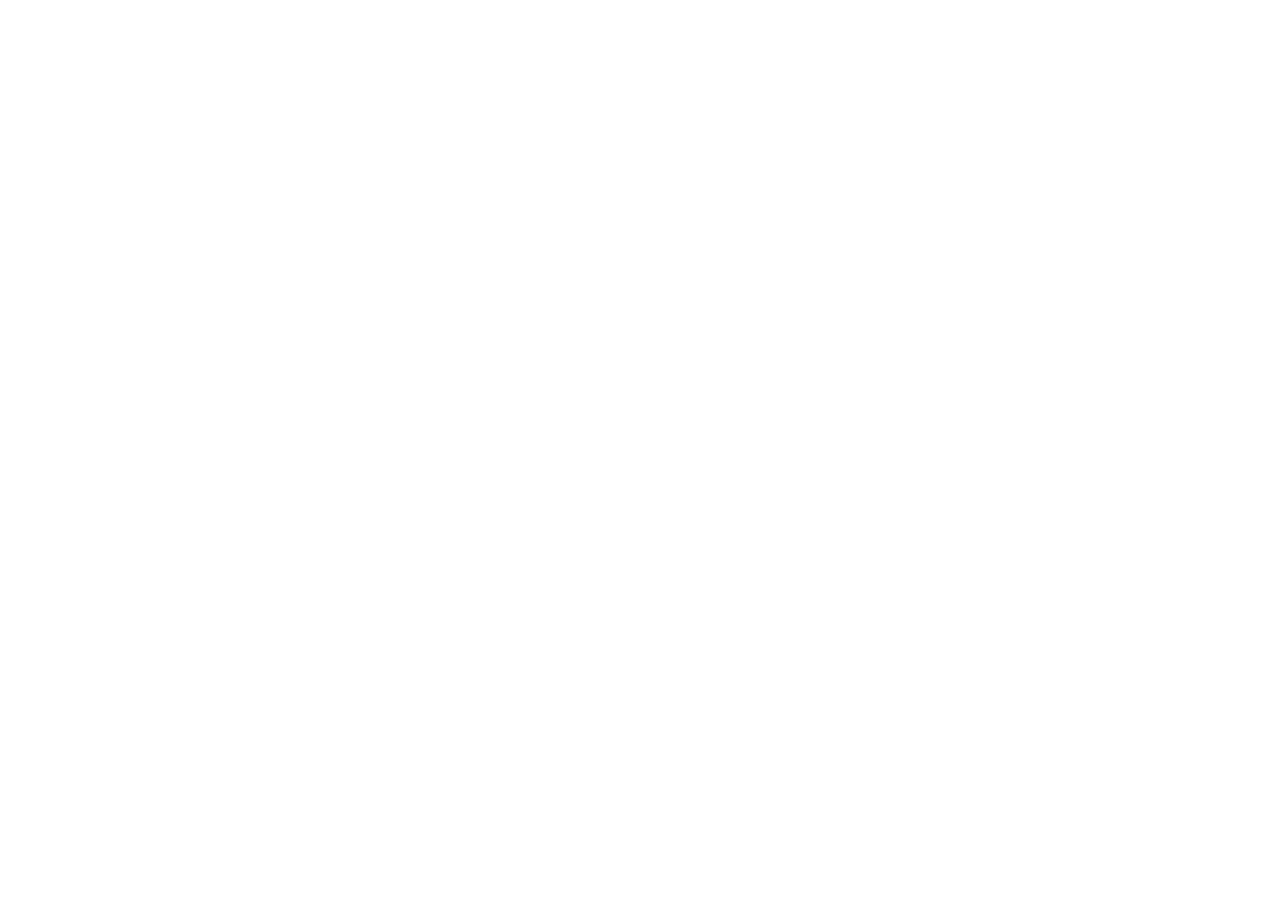
==== index.html @ bdbcc6e8 "funcionalidades de SEO e estrutura base completa" ====
<!doctype html>
<html lang="pt-br">
  <head>
    <meta charset="UTF-8" />
    <meta name="viewport" content="width=device-width, initial-scale=1.0" />
    <meta
      name="description"
      content="Portal de noticias com as noticias fresquinhas de Guanambi"
    />
    <meta name="author" content="Gabriel Montalvão Santos" />

    <!-- OG META TAGS https://ogp.me/-->
    <meta
      name="og:title"
      content="Portal Notícia de Guanambi — Últimas notícias de Guanambi e região"
    />

    <meta
      name="og:description"
      content="Portal de noticias com as noticias fresquinhas de Guanambi"
    />

    <meta name="og:type" content="website" />
    <meta name="og:url" content="" />
    <meta name="og:image" content="" />

    <title>
      Portal Notícia de Guanambi — Últimas notícias de Guanambi e região
    </title>
  </head>
  <body></body>
</html>
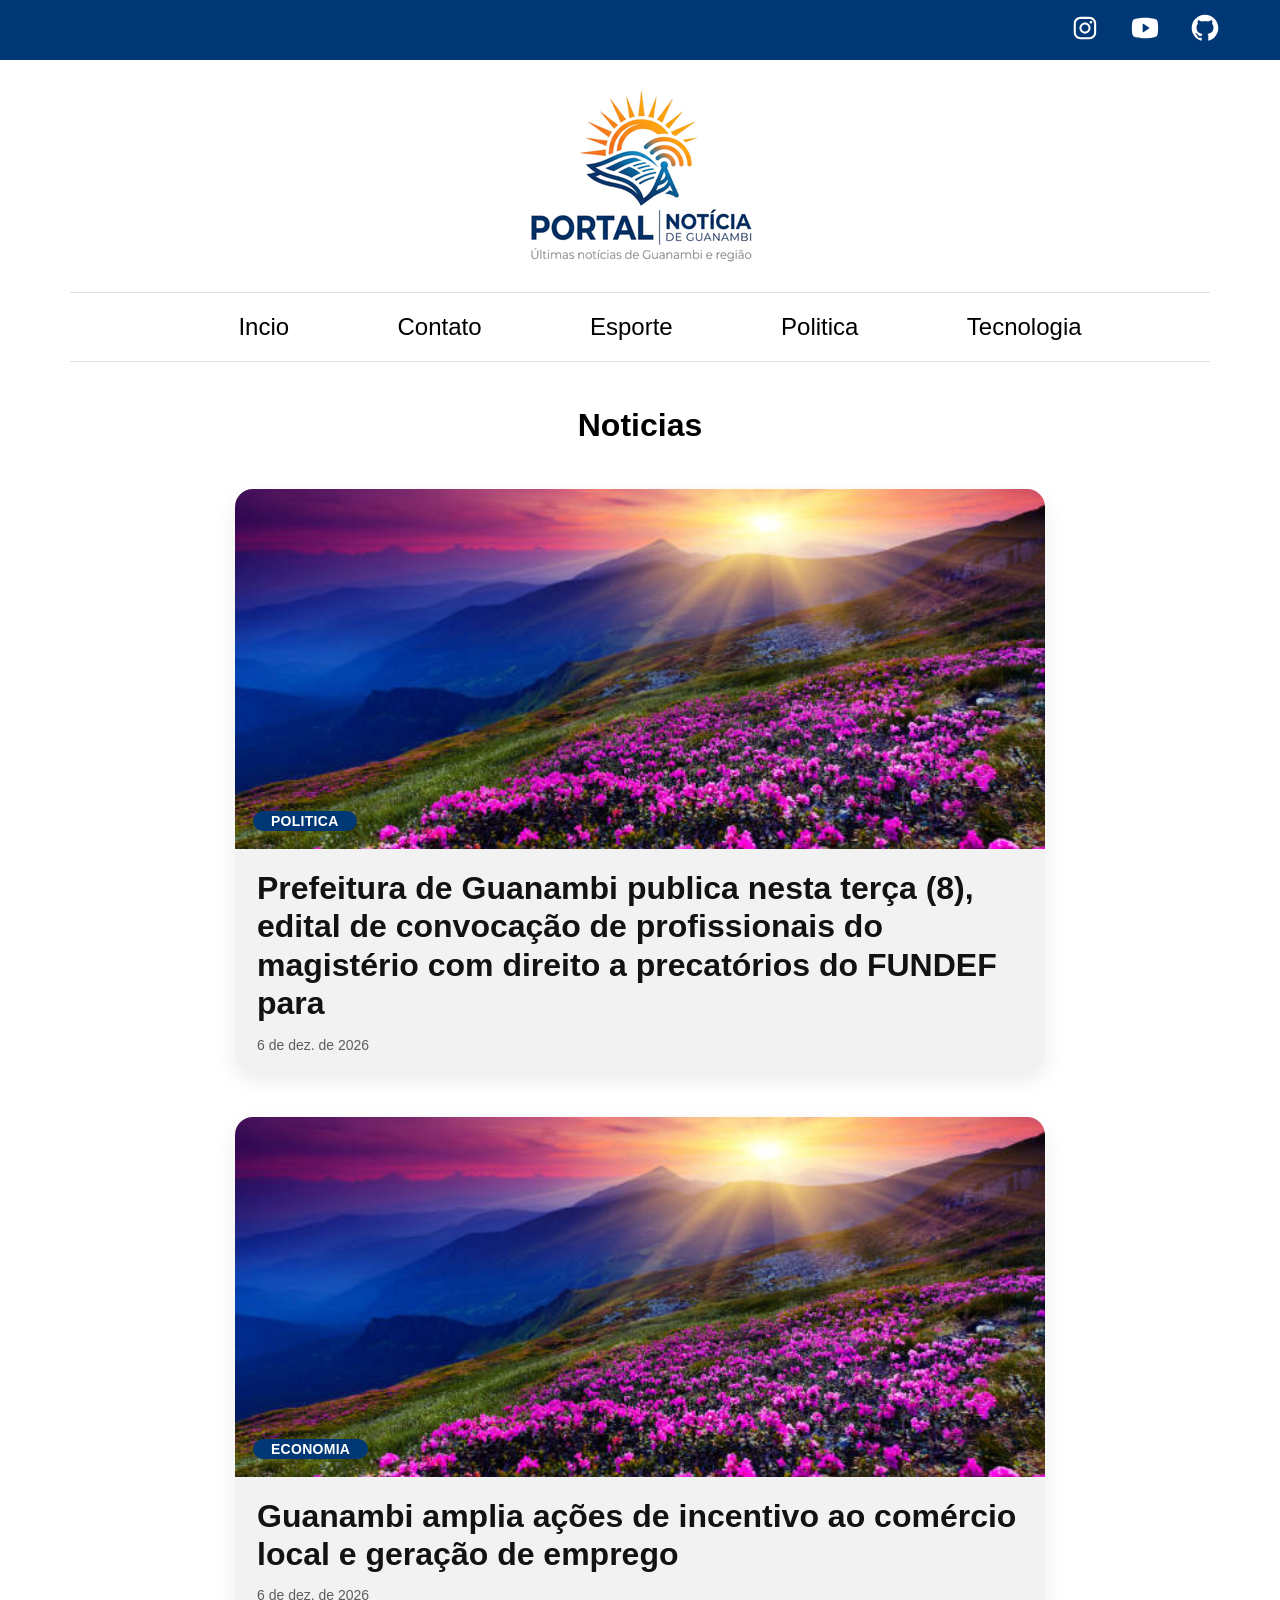
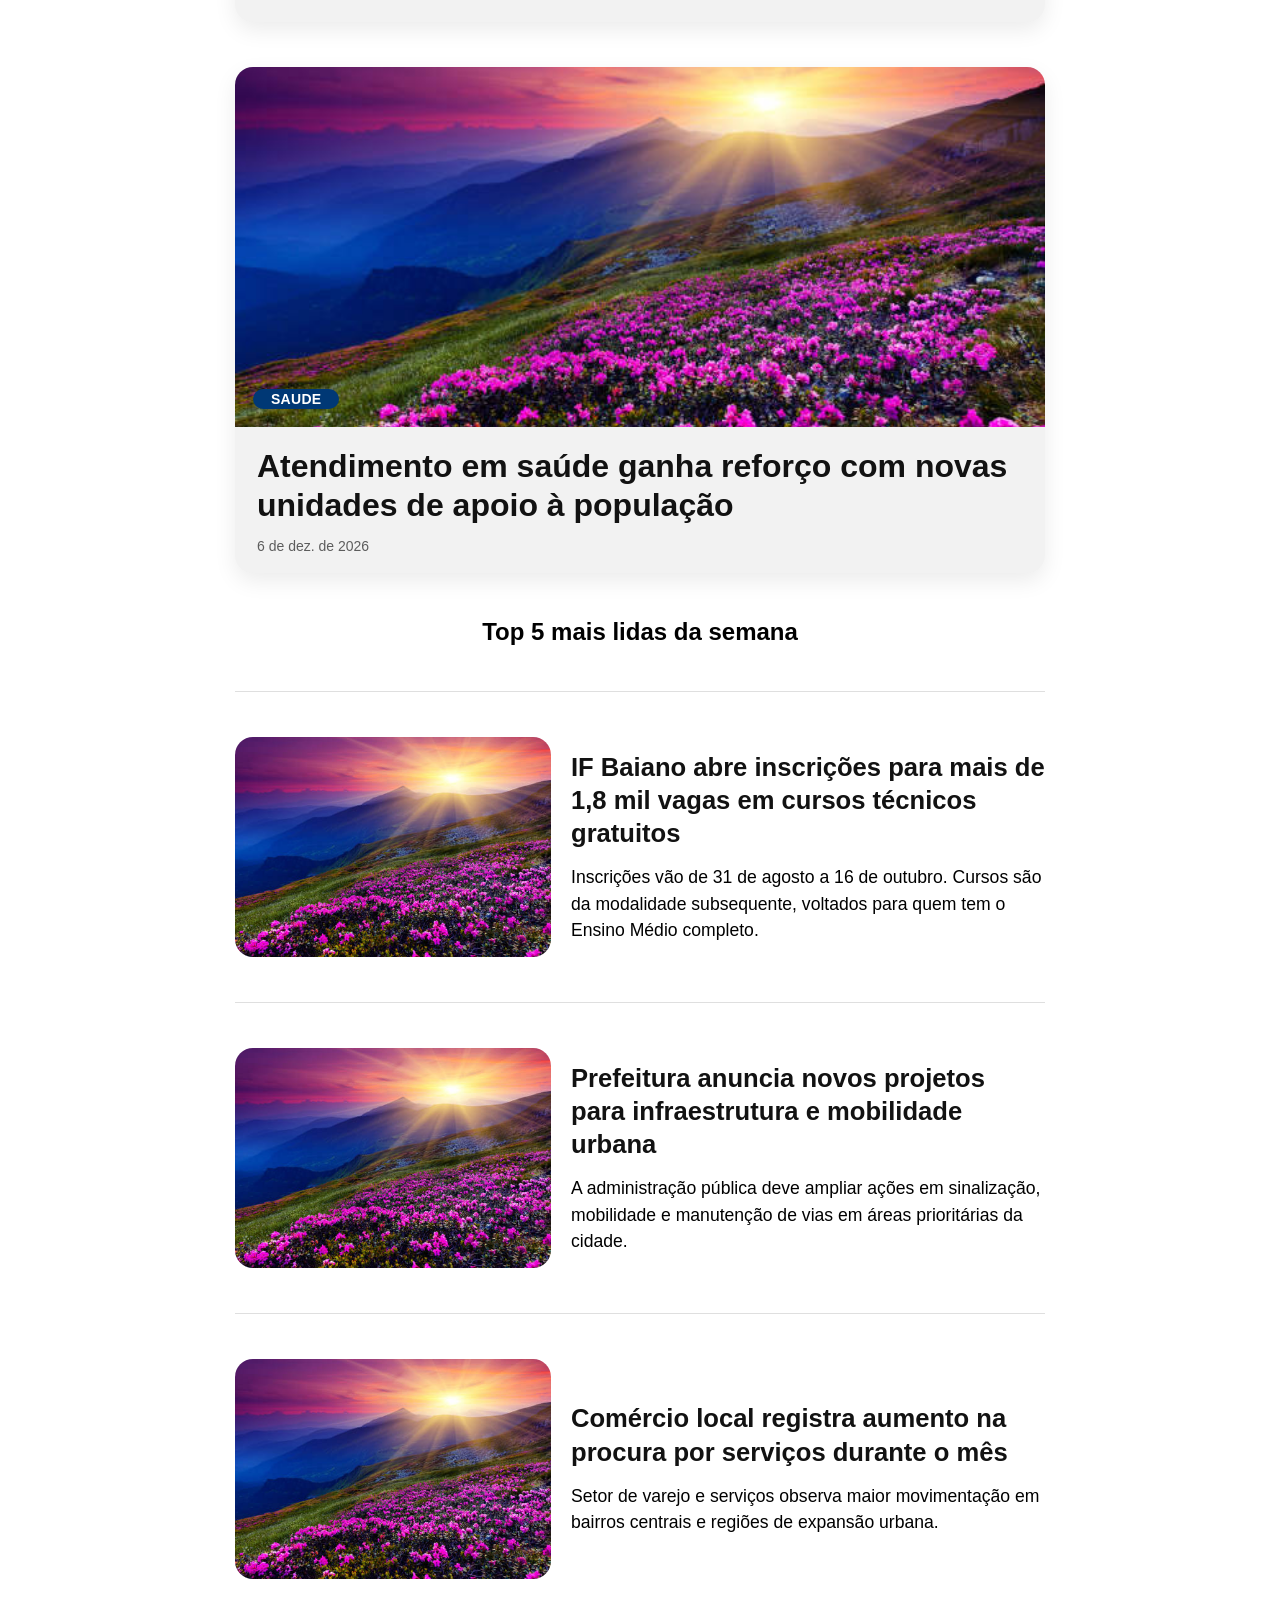
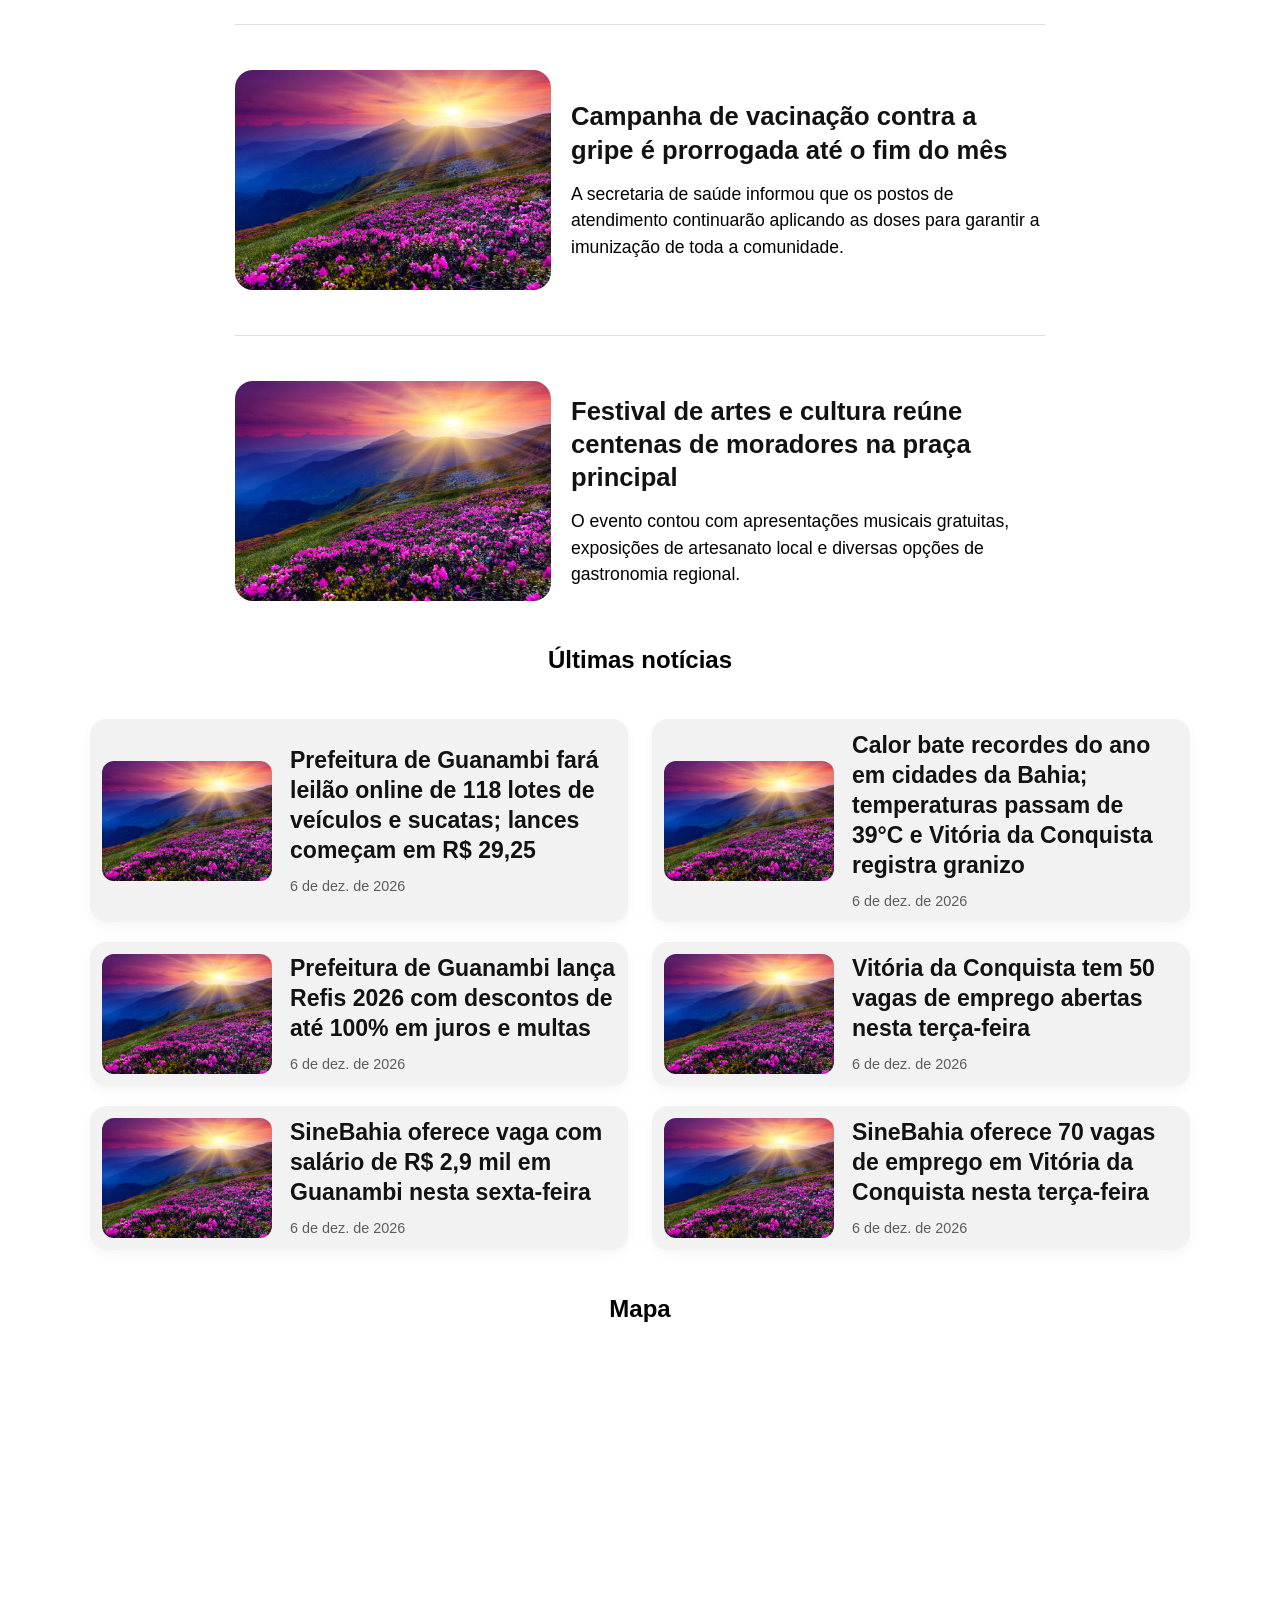
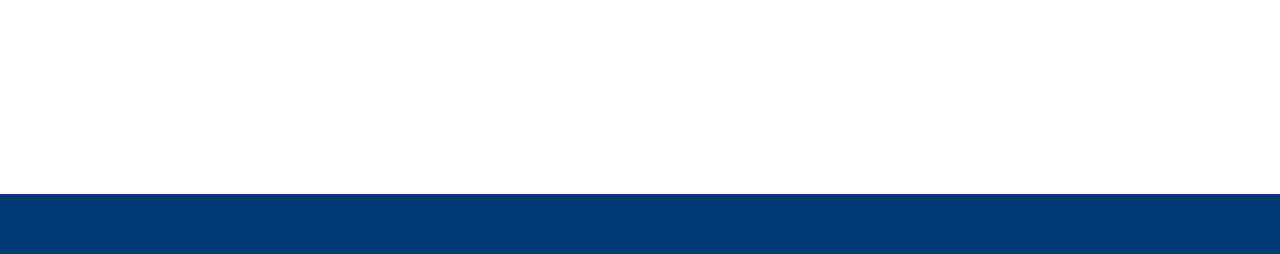
==== commit 643c6525: "muita coisa quase tudo" ====
--- a/index.html
+++ b/index.html
@@ -22,11 +22,101 @@
 
     <meta name="og:type" content="website" />
     <meta name="og:url" content="" />
-    <meta name="og:image" content="" />
+    <meta name="og:image" content="/src/img/logo.png" />
 
+    <!-- LINKS -->
+    <link rel="stylesheet" href="/src/css/index.css" />
+    <link rel="shortcut icon" href="/src/img/favicon.ico" type="image/x-icon" />
     <title>
       Portal Notícia de Guanambi — Últimas notícias de Guanambi e região
     </title>
   </head>
-  <body></body>
+  <body>
+    <div class="container">
+      <div class="socials">
+        <ul>
+          <li>
+            <a
+              href="https://www.instagram.com/ms7biel/"
+              target="_blank"
+              rel="noopener noreferrer"
+              ><img
+                class="icons"
+                loading="lazy"
+                src="/src/img/instagram.svg"
+                alt="Instagram Logo"
+            /></a>
+          </li>
+          <li>
+            <a
+              href="https://youtu.be/dQw4w9WgXcQ?si=PCIw6rgfkt1FoouV"
+              target="_blank"
+              rel="noopener noreferrer"
+              ><img
+                class="icons"
+                loading="lazy"
+                src="/src/img/youtube.svg"
+                alt="YouTube Logo"
+            /></a>
+          </li>
+          <li>
+            <a
+              href="https://github.com/msantos7gabriel"
+              target="_blank"
+              rel="noopener noreferrer"
+              ><img
+                class="icons"
+                loading="lazy"
+                src="/src/img/github.svg"
+                alt=""
+            /></a>
+          </li>
+        </ul>
+      </div>
+      <header>
+        <div class="header-logo">
+          <img
+            loading="lazy"
+            src="/src/img/logo.png"
+            alt="Logo do site"
+          />
+        </div>
+        <nav>
+          <ul>
+            <li><a class="nav_bar_links" href="#">Incio</a></li>
+            <li><a class="nav_bar_links" href="#">Contato</a></li>
+            <li><a class="nav_bar_links" href="#">Esporte</a></li>
+            <li><a class="nav_bar_links" href="#politica">Politica</a></li>
+            <li><a class="nav_bar_links" href="#">Tecnologia</a></li>
+          </ul>
+        </nav>
+      </header>
+      <main class="noticias"></main>
+      <div class="mapa">
+        <h2>Mapa</h2>
+        <div style="width: 100%">
+          <iframe
+            title="Mapa da Nossa Cidade"
+            loading="lazy"
+            width="100%"
+            height="400"
+            frameborder="0"
+            scrolling="no"
+            marginheight="0"
+            marginwidth="0"
+            style="border: 0"
+            allowfullscreen
+            src="https://www.google.com/maps/embed/v1/place?key=AIzaSyBVizdQeh3udy11xDc5Ao2YStR2gLc-rfc&amp;q=Guanambi&amp;maptype=roadmap&amp;zoom=13"
+            ><a href="https://www.maps.ie/world-time-zone-map/"
+              >time zone</a
+            ></iframe
+          >
+        </div>
+      </div>
+      <footer></footer>
+    </div>
+
+    <script src="/src/js/noticias.js"></script>
+    <script src="/src/js/events.js"></script>
+  </body>
 </html>
--- a/src/css/index.css
+++ b/src/css/index.css
@@ -0,0 +1,269 @@
+@import url(globals.css);
+@import url(variables.css);
+
+/* Container  */
+.container {
+  font-family: var(--fonte-familia);
+  min-width: 100%;
+}
+
+/* Socials */
+.socials {
+  min-width: 100vw;
+  min-height: 60px;
+  background-color: var(--cor-primaria);
+  display: flex;
+  align-items: center;
+  justify-content: flex-end;
+}
+
+.socials ul {
+  display: flex;
+  flex-direction: row;
+  justify-content: space-around;
+  min-width: 20vh;
+  padding: 0 5vh 0 0;
+}
+
+ul li {
+  list-style-type: none;
+}
+
+a {
+  display: inline-block;
+  text-decoration: none;
+}
+
+.icons {
+  height: 30px;
+  width: 30px;
+  filter: invert(100%) brightness(200%);
+  transition-duration: 0.5s;
+}
+
+.icons:hover {
+  opacity: 50%;
+  transition-duration: 0.1s;
+}
+
+/* Header  */
+header {
+  display: grid;
+  place-items: center;
+  margin: 0 10vh;
+  padding-bottom: 5vh;
+}
+
+header .header-logo {
+  padding: 2.5vh;
+}
+
+nav {
+  border-top: 1px solid var(--border-color);
+  border-bottom: 1px solid var(--border-color);
+  font-size: clamp(1.2rem, 2.5vw, 1.5rem);
+  min-width: 100%;
+  text-align: center;
+  padding: 20px;
+}
+
+nav ul {
+  display: flex;
+  flex-direction: row;
+  justify-content: space-evenly;
+}
+
+.nav_bar_links {
+  color: black;
+  transition:
+    color 0.1s ease-in-out,
+    transform 0.1s ease-in-out;
+}
+.nav_bar_links:hover {
+  color: var(--cor-primaria);
+  transform: scale(1.1);
+}
+
+/* Main */
+main {
+  display: grid;
+  place-items: center;
+  margin: 0 10vh 5vh;
+}
+
+main .titulo {
+  margin-bottom: 5vh;
+}
+
+/* Noticia Principal */
+.noticia_principal {
+  width: min(100%, 90vh);
+  background: #f2f2f2;
+  border-radius: 18px;
+  overflow: hidden;
+  box-shadow: 0 8px 22px rgba(0, 0, 0, 0.08);
+  margin-bottom: 5vh;
+}
+
+.imagem_noticia {
+  position: relative;
+  line-height: 0;
+  overflow: hidden;
+}
+
+.imagem_noticia img {
+  transition: transform 0.2s ease-in-out;
+  display: block;
+  width: 100%;
+  height: 40vh;
+  object-fit: cover;
+}
+
+.categoria {
+  position: absolute;
+  left: 18px;
+  bottom: 18px;
+  background: var(--cor-primaria);
+  color: #fff;
+  border-radius: 50px;
+  padding: 10px 18px;
+  font-size: var(--fonte-pequena);
+  font-weight: 600;
+  letter-spacing: 0.02em;
+  overflow-wrap: break-word;
+}
+
+.informacoes {
+  padding: 20px 22px 18px;
+}
+
+.informacoes h2 {
+  margin: 0;
+  font-size: clamp(var(--fonte-subtitulo), 2.5vw, var(--fonte-titulo));
+  line-height: 1.2;
+  font-weight: 700;
+  color: #121212;
+}
+
+.informacoes time {
+  display: inline-block;
+  margin-top: 14px;
+  color: var(--cor-cinza);
+  font-size: var(--fonte-pequena);
+}
+
+/* Noticia Secundaria */
+.noticia_secundaria {
+  display: grid;
+  grid-template-columns: minmax(220px, 1.2fr) minmax(0, 1.8fr);
+  gap: 20px;
+  width: min(100%, 90vh);
+  padding-top: 5vh;
+  padding-bottom: 5vh;
+  border-top: 1px solid var(--border-color);
+  align-items: center;
+}
+
+.noticia_secundaria .imagem_noticia {
+  width: 100%;
+  height: 220px;
+  border-radius: 18px;
+  overflow: hidden;
+}
+
+.noticia_secundaria .imagem_noticia img {
+  height: 100%;
+  width: 100%;
+  object-fit: cover;
+}
+
+.noticia_secundaria .informacoes {
+  padding: 0;
+}
+
+.noticia_secundaria .informacoes h2 {
+  margin: 0;
+  font-size: clamp(1.1rem, 2vw, 1.8rem);
+  line-height: 1.3;
+}
+
+.noticia_secundaria .informacoes p {
+  margin: 14px 0 0 0;
+  font-size: clamp(0.9rem, 1.4vw, 1.1rem);
+  line-height: 1.5;
+}
+
+.ultimas_noticias {
+  width: min(100%, 90vh);
+  margin-top: 5vh;
+}
+
+.ultimas_noticias_grid {
+  display: grid;
+  grid-template-columns: repeat(2, minmax(0, 1fr));
+  gap: 20px 24px;
+}
+
+.noticia_ultimas {
+  display: grid;
+  grid-template-columns: 170px minmax(0, 1fr);
+  gap: 18px;
+  align-items: center;
+  background: #f2f2f2;
+  border-radius: 16px;
+  padding: 12px;
+  box-shadow: 0 4px 12px rgba(0, 0, 0, 0.04);
+}
+
+.noticia_ultimas .imagem_noticia {
+  width: 100%;
+  height: 120px;
+  border-radius: 12px;
+  overflow: hidden;
+}
+
+.noticia_ultimas .imagem_noticia img {
+  width: 100%;
+  height: 100%;
+  object-fit: cover;
+}
+
+.noticia_ultimas .informacoes {
+  padding: 0;
+}
+
+.noticia_ultimas .informacoes h3 {
+  margin: 0;
+  font-size: clamp(1rem, 1.8vw, 1.6rem);
+  line-height: 1.3;
+  color: #121212;
+}
+
+.noticia_ultimas .informacoes time {
+  display: inline-block;
+  margin-top: 12px;
+  color: var(--cor-cinza);
+  font-size: 0.9rem;
+}
+
+/* Mapa */
+
+.mapa {
+  display: grid;
+  place-items: center;
+  margin: 0 10vh 5vh;
+}
+.mapa h2 {
+  padding-bottom: 2.5vh;
+}
+.mapa iframe {
+  border-radius: 12px;
+}
+/* Footer */
+
+footer {
+  min-width: 100vw;
+  min-height: 60px;
+  background-color: var(--cor-primaria);
+  display: flex;
+}
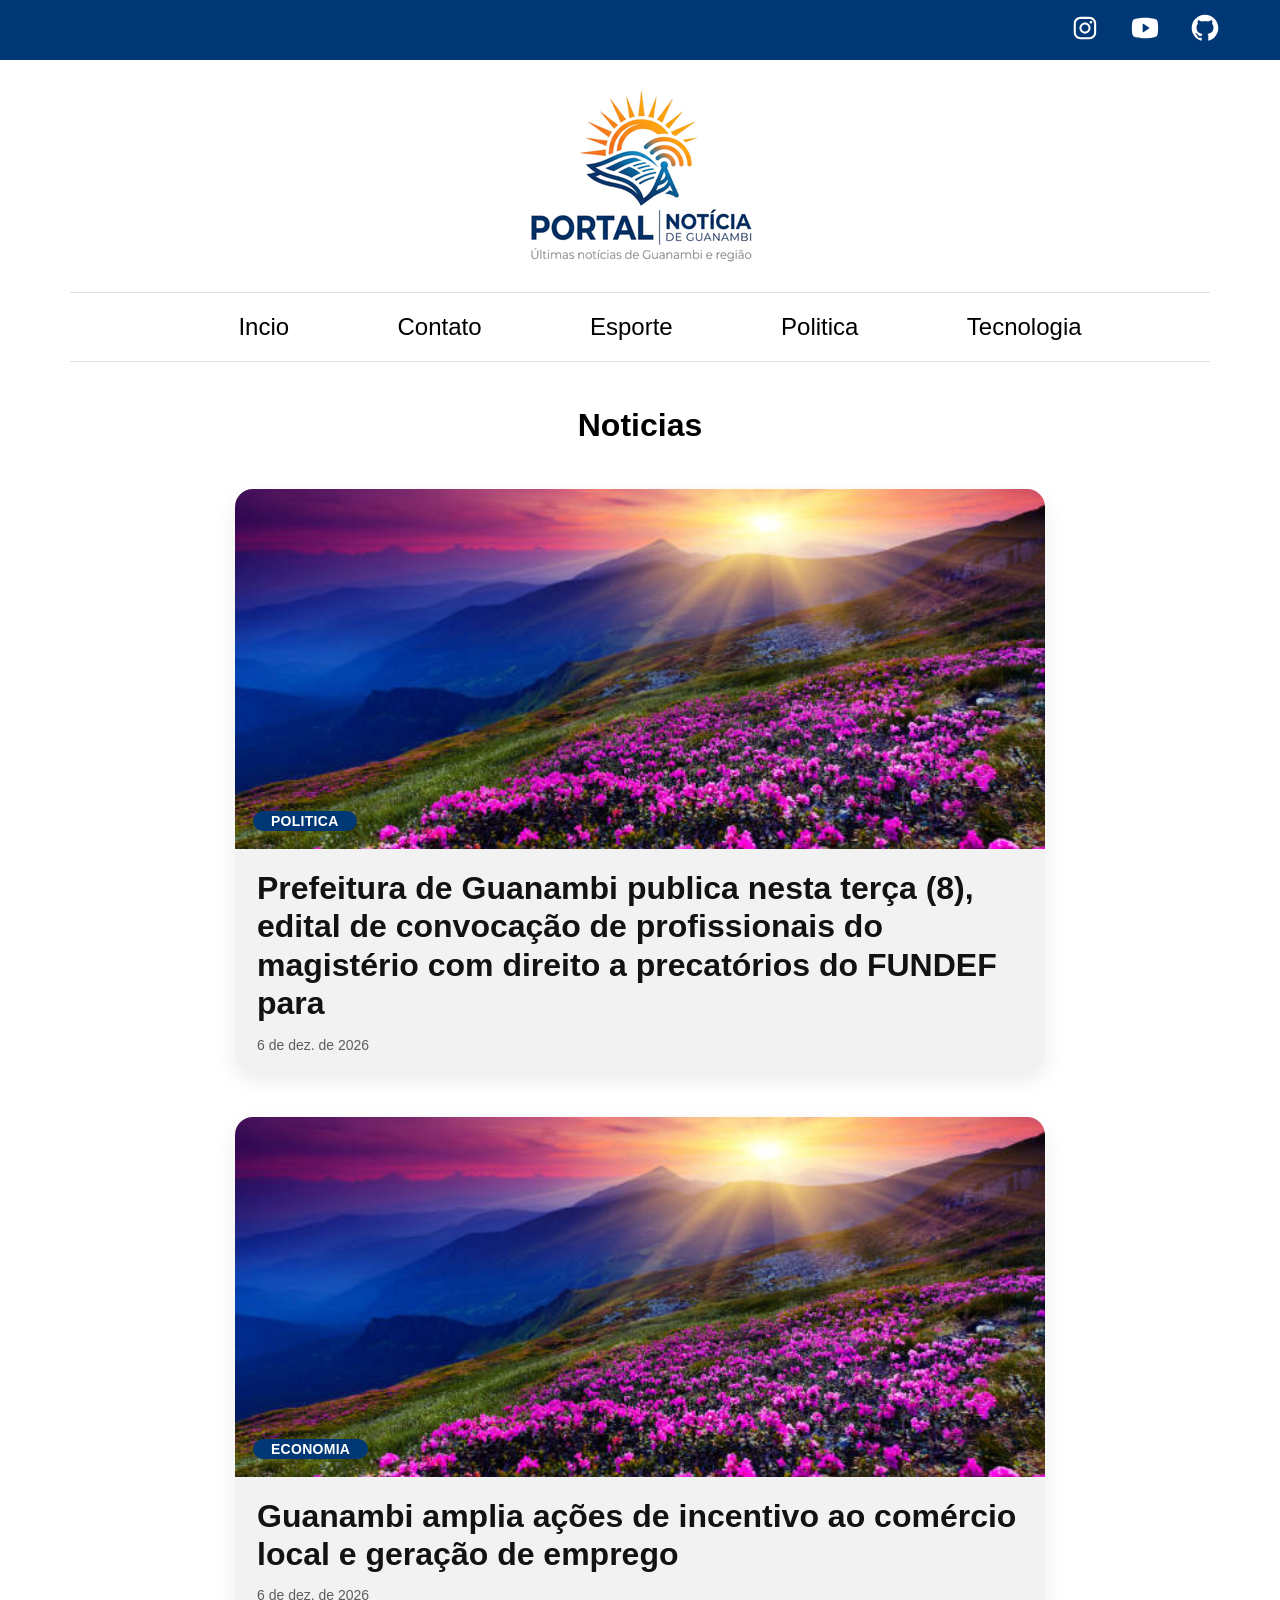
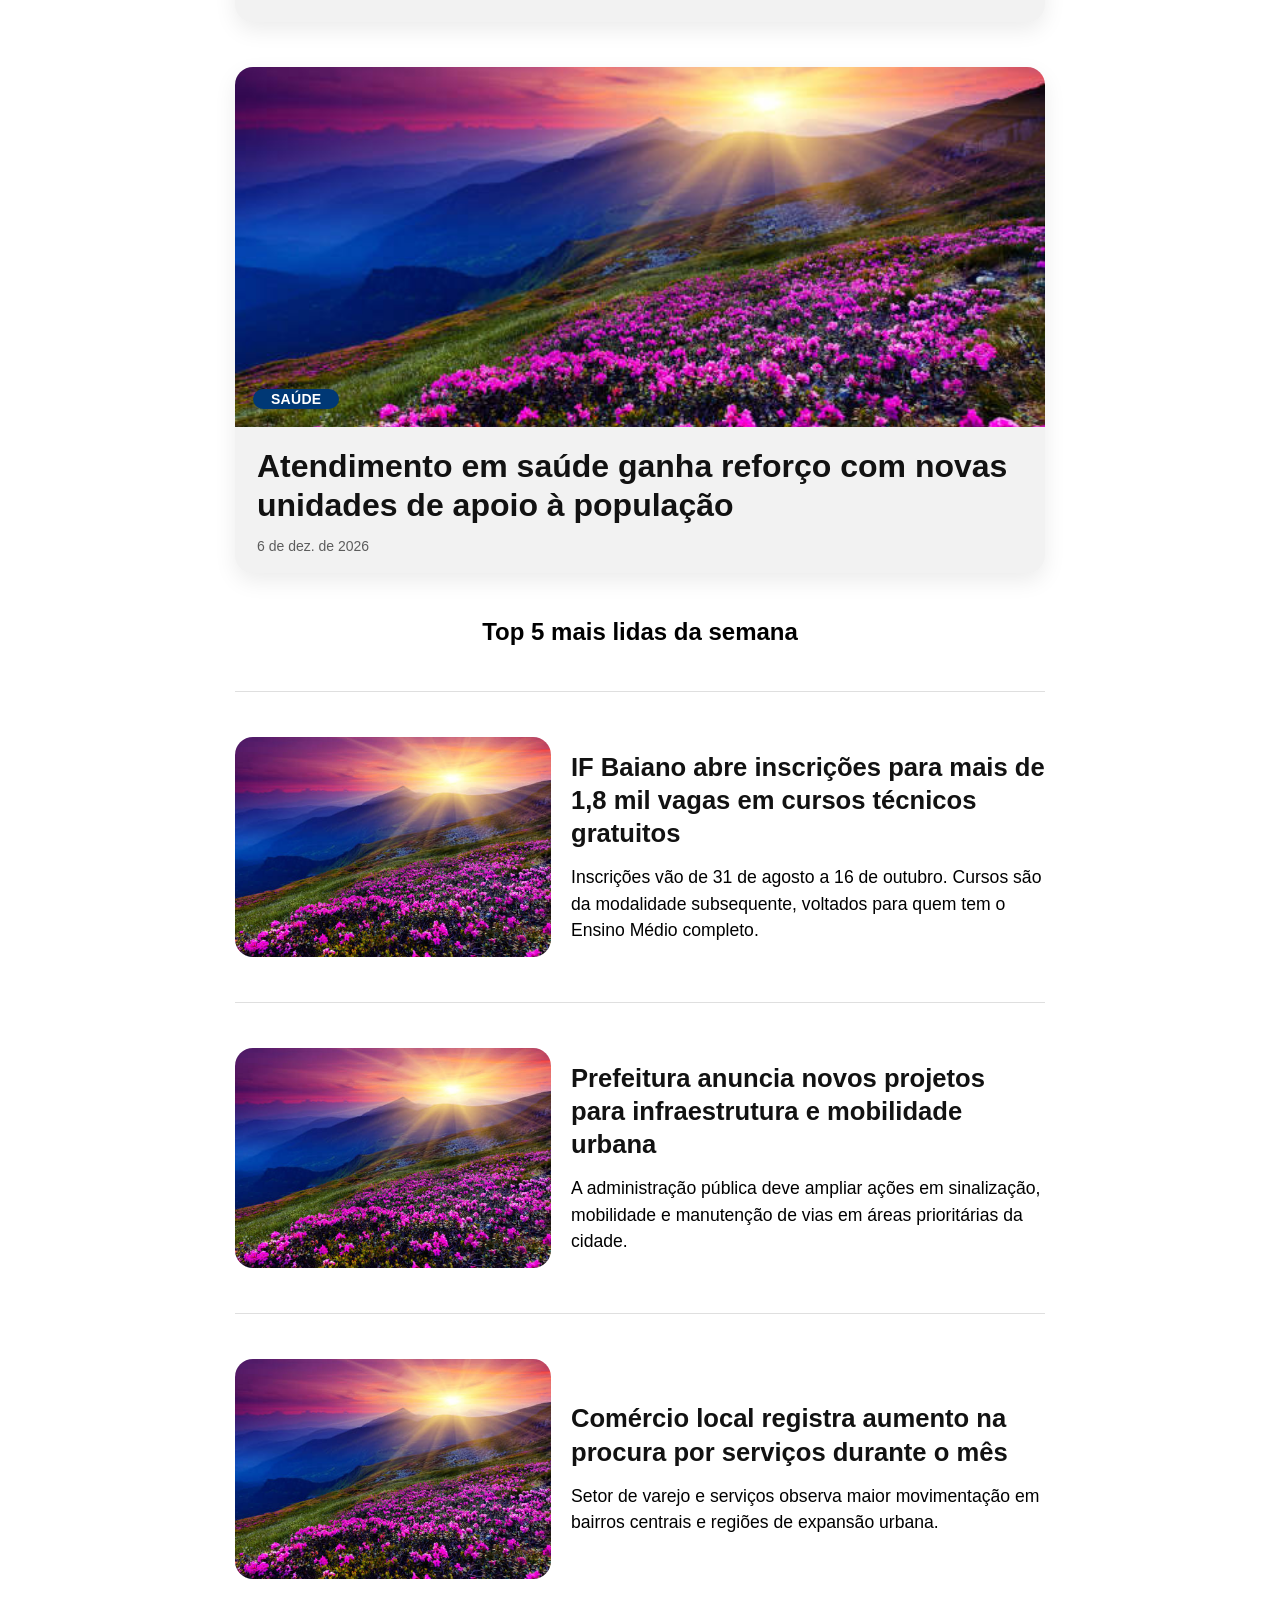
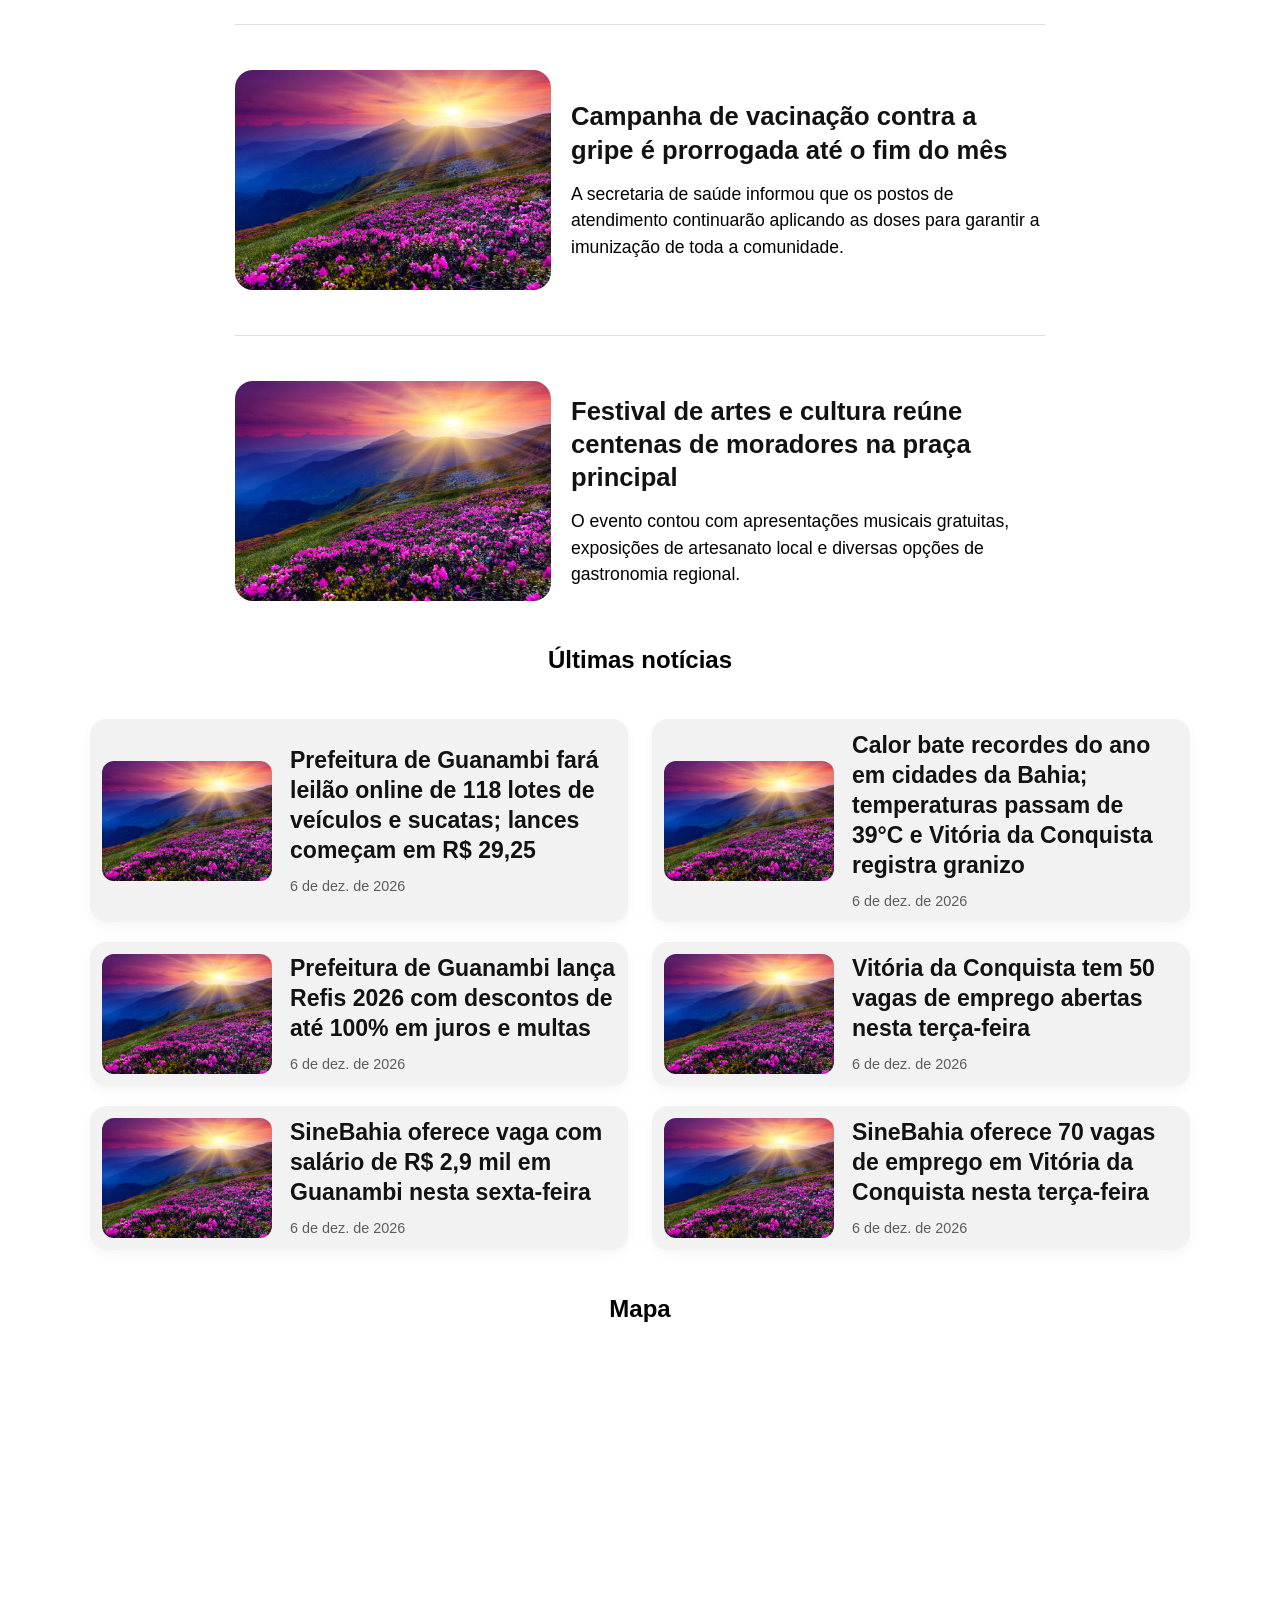
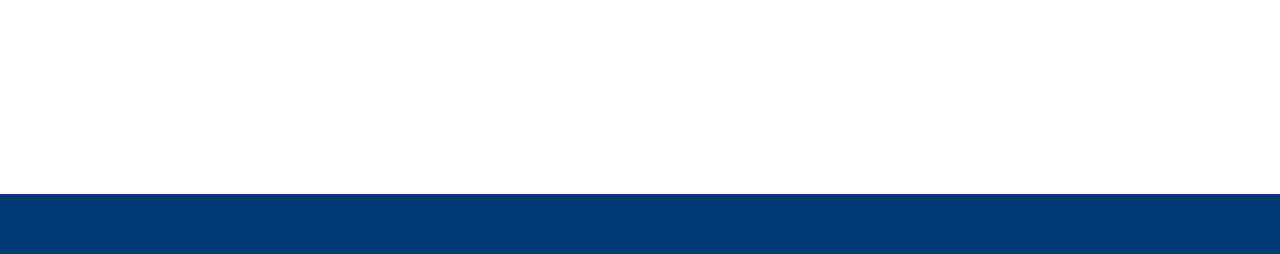
==== commit 55e1caa2: "teste" ====
--- a/index.html
+++ b/index.html
@@ -22,11 +22,11 @@
 
     <meta name="og:type" content="website" />
     <meta name="og:url" content="" />
-    <meta name="og:image" content="/src/img/logo.png" />
+    <meta name="og:image" content="./src/img/logo.png" />
 
     <!-- LINKS -->
-    <link rel="stylesheet" href="/src/css/index.css" />
-    <link rel="shortcut icon" href="/src/img/favicon.ico" type="image/x-icon" />
+    <link rel="stylesheet" href="./src/css/index.css" />
+    <link rel="shortcut icon" href="./src/img/favicon.ico" type="image/x-icon" />
     <title>
       Portal Notícia de Guanambi — Últimas notícias de Guanambi e região
     </title>
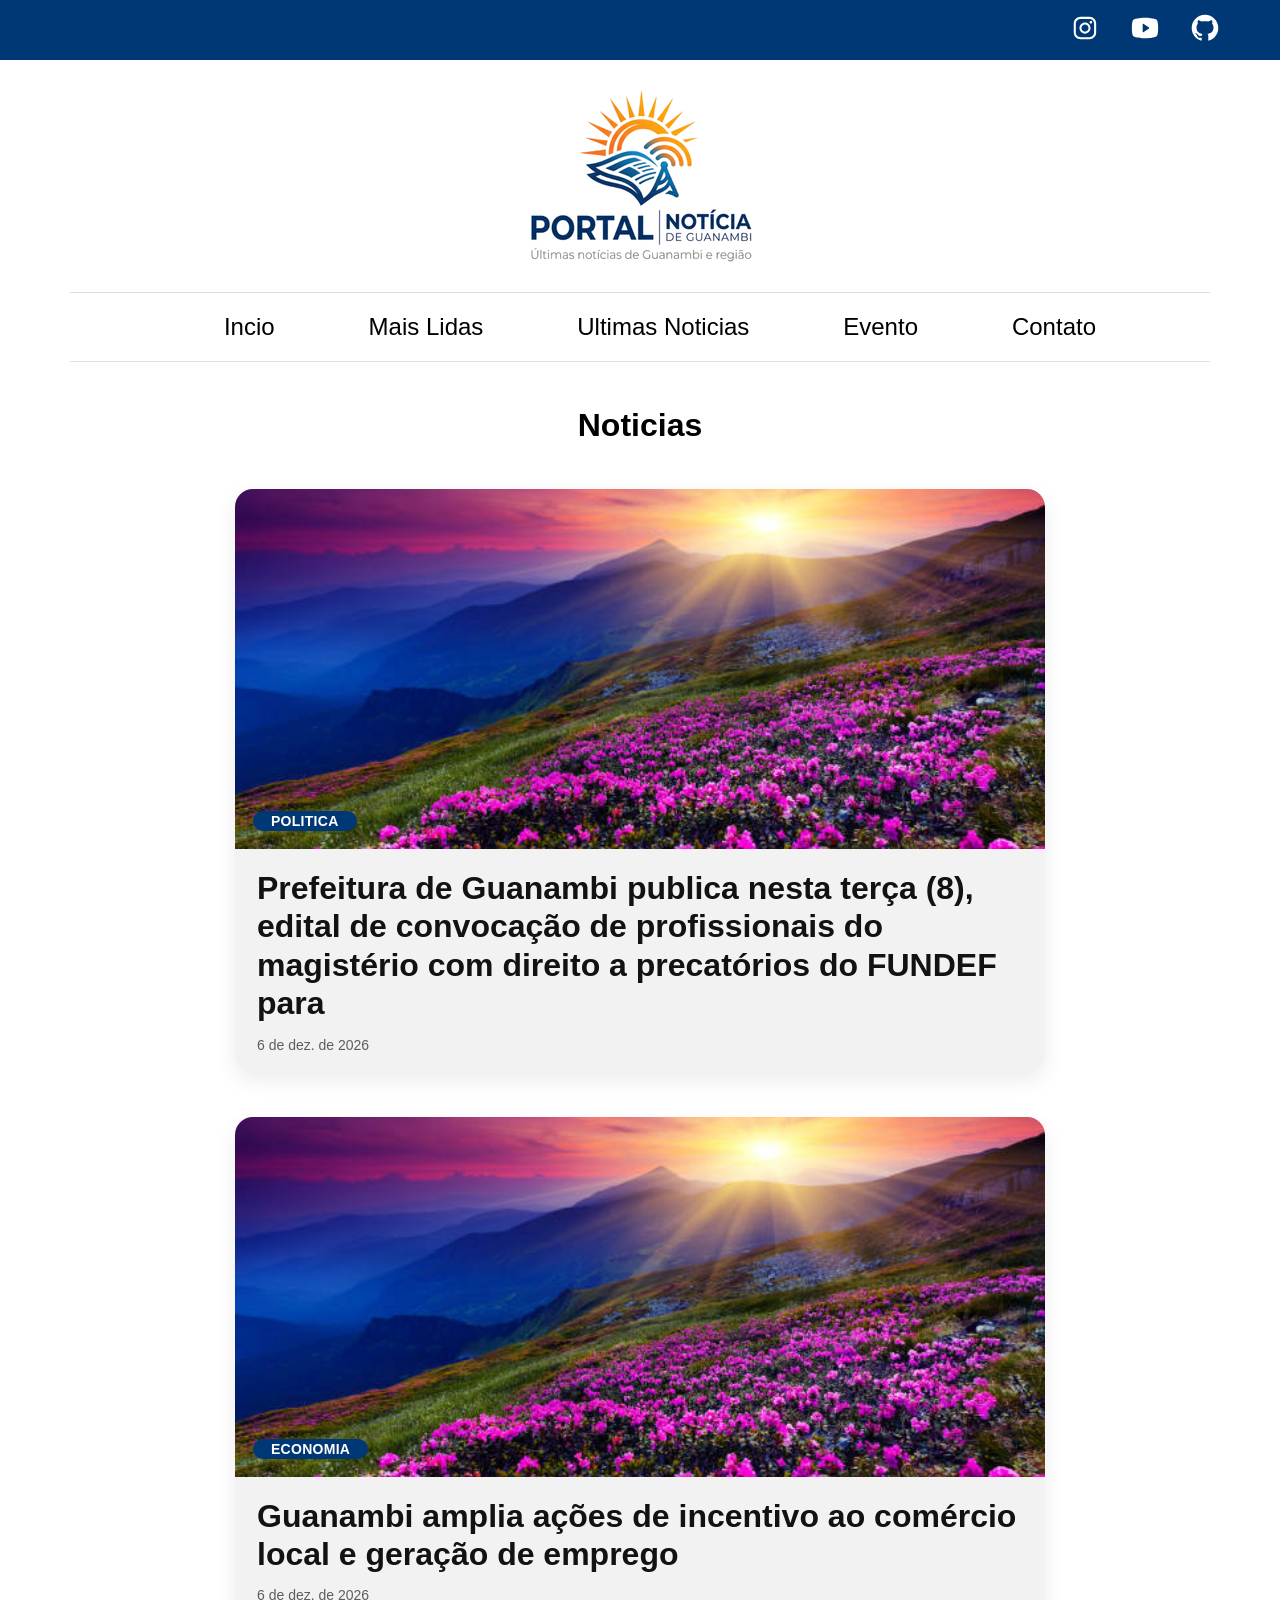
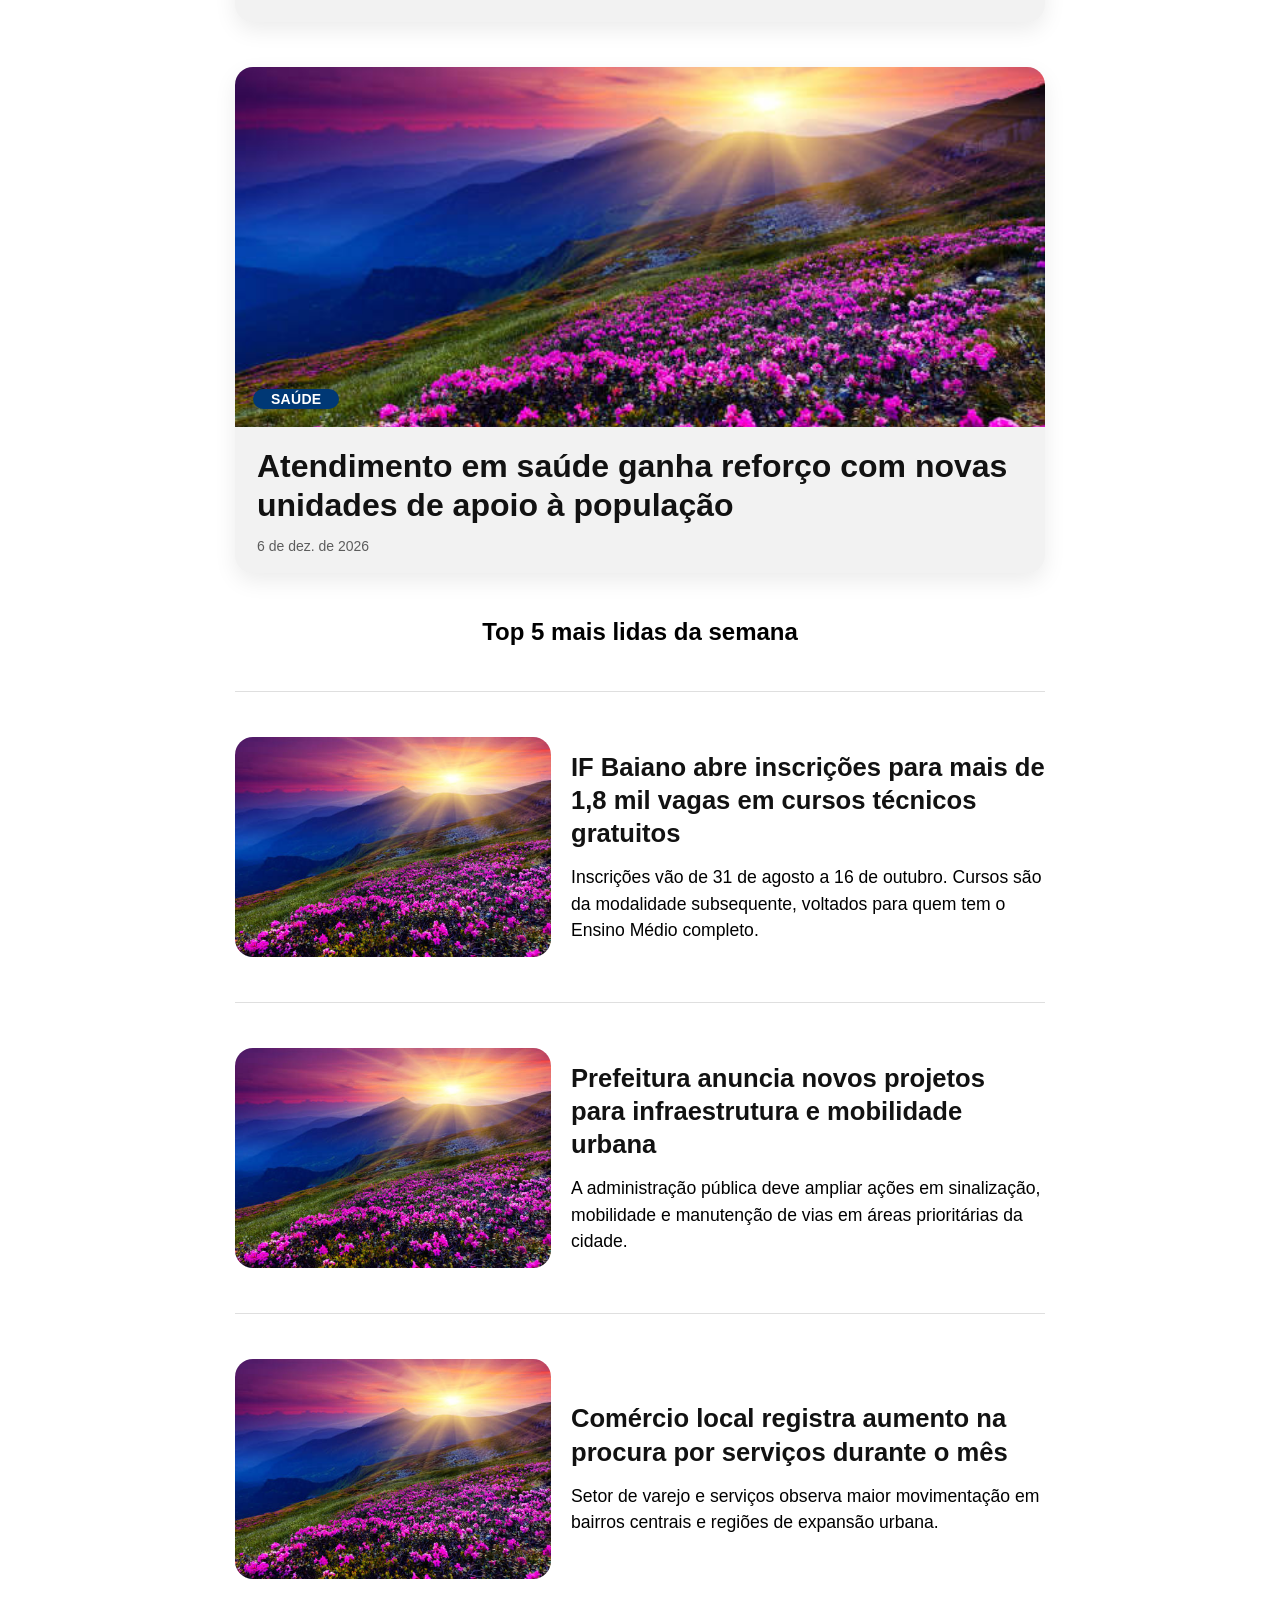
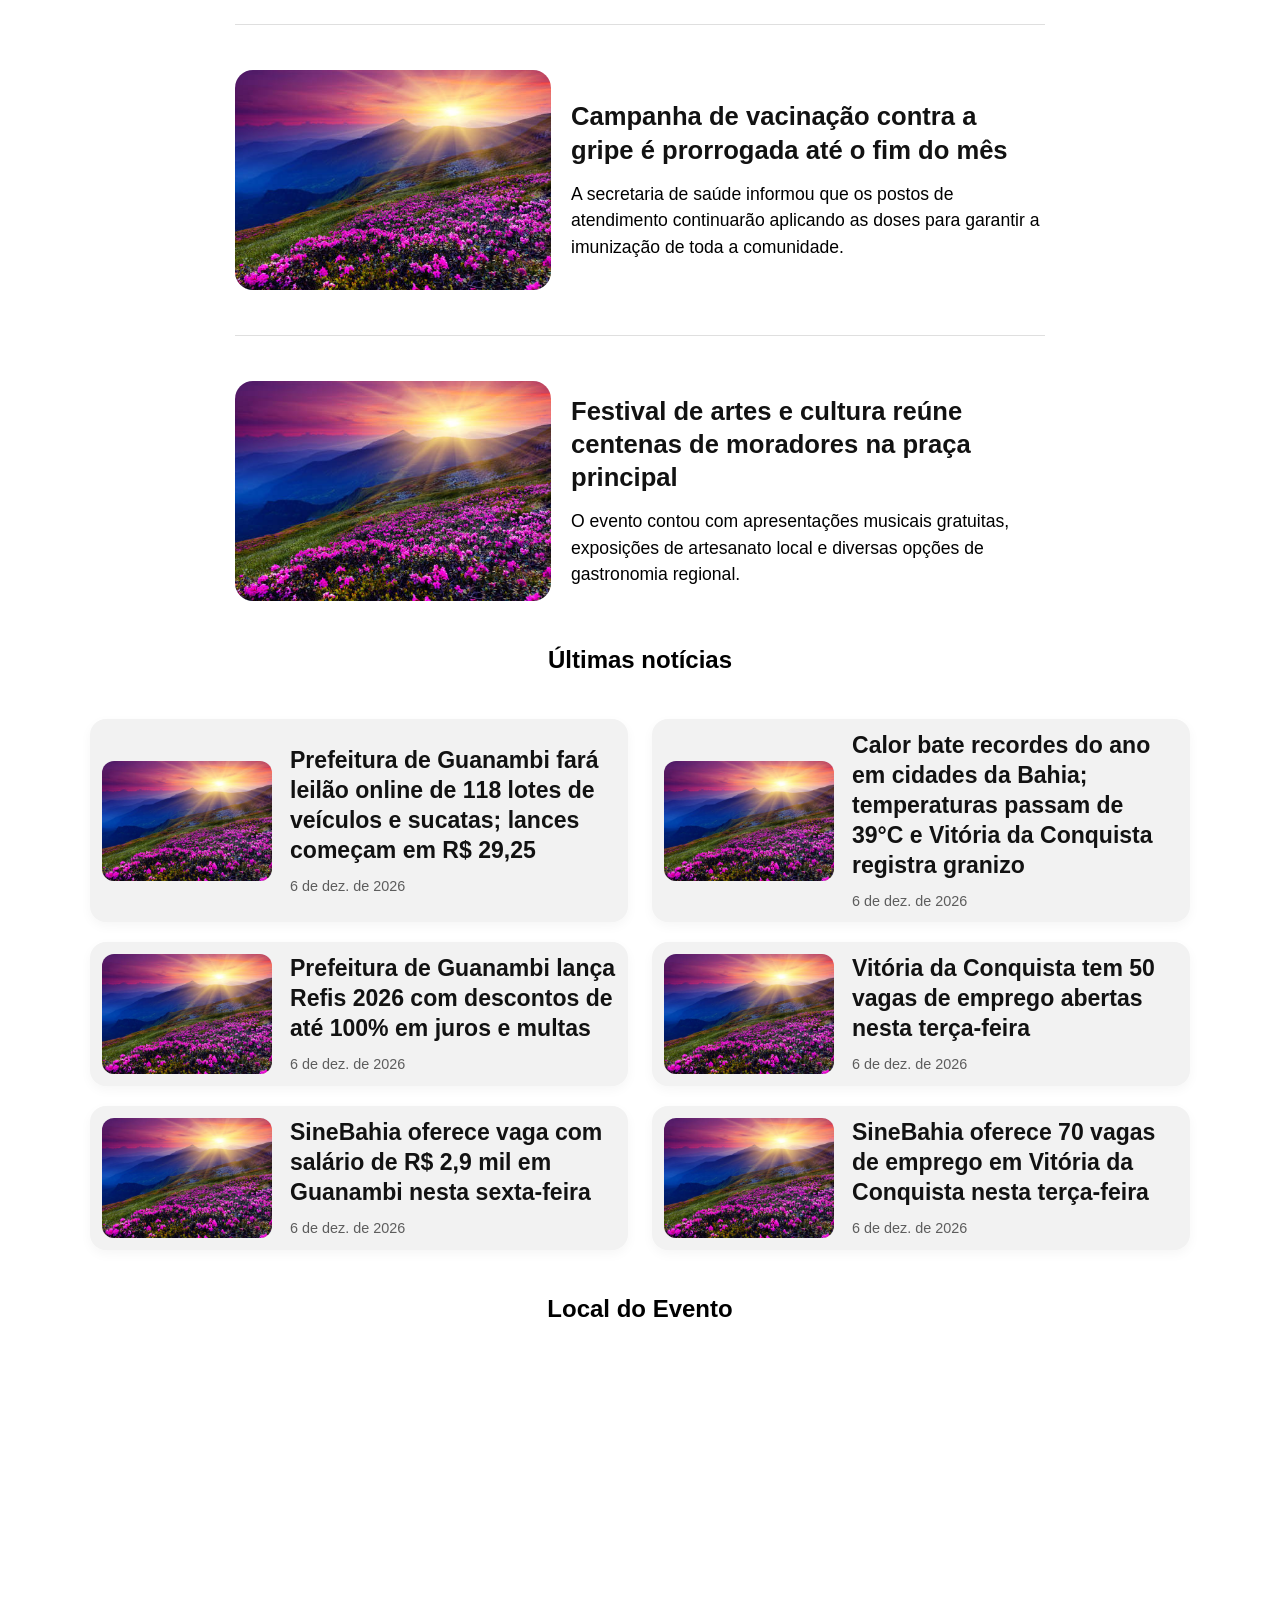
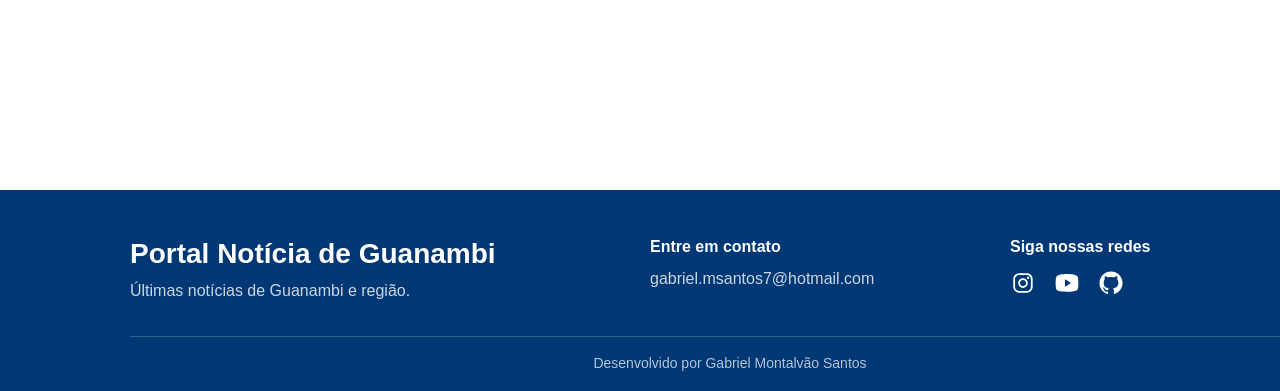
==== commit 668975f2: "footer added and nav bar correction" ====
--- a/index.html
+++ b/index.html
@@ -26,7 +26,11 @@
 
     <!-- LINKS -->
     <link rel="stylesheet" href="./src/css/index.css" />
-    <link rel="shortcut icon" href="./src/img/favicon.ico" type="image/x-icon" />
+    <link
+      rel="shortcut icon"
+      href="./src/img/favicon.ico"
+      type="image/x-icon"
+    />
     <title>
       Portal Notícia de Guanambi — Últimas notícias de Guanambi e região
     </title>
@@ -43,7 +47,7 @@
               ><img
                 class="icons"
                 loading="lazy"
-                src="/src/img/instagram.svg"
+                src="./src/img/instagram.svg"
                 alt="Instagram Logo"
             /></a>
           </li>
@@ -55,7 +59,7 @@
               ><img
                 class="icons"
                 loading="lazy"
-                src="/src/img/youtube.svg"
+                src="./src/img/youtube.svg"
                 alt="YouTube Logo"
             /></a>
           </li>
@@ -67,7 +71,7 @@
               ><img
                 class="icons"
                 loading="lazy"
-                src="/src/img/github.svg"
+                src="./src/img/github.svg"
                 alt=""
             /></a>
           </li>
@@ -75,30 +79,26 @@
       </div>
       <header>
         <div class="header-logo">
-          <img
-            loading="lazy"
-            src="/src/img/logo.png"
-            alt="Logo do site"
-          />
+          <img loading="lazy" src="./src/img/logo.png" alt="Logo do site" />
         </div>
         <nav>
           <ul>
-            <li><a class="nav_bar_links" href="#">Incio</a></li>
-            <li><a class="nav_bar_links" href="#">Contato</a></li>
-            <li><a class="nav_bar_links" href="#">Esporte</a></li>
-            <li><a class="nav_bar_links" href="#politica">Politica</a></li>
-            <li><a class="nav_bar_links" href="#">Tecnologia</a></li>
+            <li><a class="nav_bar_links" href="#noticias">Incio</a></li>
+            <li><a class="nav_bar_links" href="#mais_lidas">Mais Lidas</a></li>
+            <li><a class="nav_bar_links" href="#ultimas_noticias">Ultimas Noticias</a></li>
+            <li><a class="nav_bar_links" href="#evento">Evento</a></li>
+            <li><a class="nav_bar_links" href="#contato">Contato</a></li>
           </ul>
         </nav>
       </header>
-      <main class="noticias"></main>
+      <main id="noticias" class="noticias"></main>
       <div class="mapa">
-        <h2>Mapa</h2>
-        <div style="width: 100%">
+        <h2 id="evento">Local do Evento</h2>
+        <div style="width: 100% ">
           <iframe
             title="Mapa da Nossa Cidade"
             loading="lazy"
-            width="100%"
+            width="90%"
             height="400"
             frameborder="0"
             scrolling="no"
@@ -113,10 +113,72 @@
           >
         </div>
       </div>
-      <footer></footer>
+      <footer id="Contato">
+        <div class="rodape-conteudo">
+          <div class="rodape-identidade">
+            <h2>Portal Notícia de Guanambi</h2>
+            <p>Últimas notícias de Guanambi e região.</p>
+          </div>
+
+          <div id="contato" class="rodape-contato">
+            <h3>Entre em contato</h3>
+            <a href="mailto:gabriel.msantos7@hotmail.com"
+              >gabriel.msantos7@hotmail.com</a
+            >
+          </div>
+
+          <div class="rodape-redes-sociais">
+            <h3>Siga nossas redes</h3>
+            <ul>
+              <li>
+                <a
+                  href="https://www.instagram.com/ms7biel/"
+                  target="_blank"
+                  rel="noopener noreferrer"
+                  aria-label="Instagram"
+                  ><img
+                    class="icons"
+                    loading="lazy"
+                    src="./src/img/instagram.svg"
+                    alt=""
+                /></a>
+              </li>
+              <li>
+                <a
+                  href="https://youtu.be/dQw4w9WgXcQ?si=PCIw6rgfkt1FoouV"
+                  target="_blank"
+                  rel="noopener noreferrer"
+                  aria-label="YouTube"
+                  ><img
+                    class="icons"
+                    loading="lazy"
+                    src="./src/img/youtube.svg"
+                    alt=""
+                /></a>
+              </li>
+              <li>
+                <a
+                  href="https://github.com/msantos7gabriel"
+                  target="_blank"
+                  rel="noopener noreferrer"
+                  aria-label="GitHub"
+                  ><img
+                    class="icons"
+                    loading="lazy"
+                    src="./src/img/github.svg"
+                    alt=""
+                /></a>
+              </li>
+            </ul>
+          </div>
+        </div>
+        <div class="rodape-inferior">
+          <p>Desenvolvido por Gabriel Montalvão Santos</p>
+        </div>
+      </footer>
     </div>
 
-    <script src="/src/js/noticias.js"></script>
-    <script src="/src/js/events.js"></script>
+    <script src="./src/js/noticias.js"></script>
+    <script src="./src/js/events.js"></script>
   </body>
 </html>
--- a/src/css/index.css
+++ b/src/css/index.css
@@ -253,6 +253,11 @@
   place-items: center;
   margin: 0 10vh 5vh;
 }
+.mapa div{
+  display: flex;
+  justify-content: center;
+  overflow: hidden;
+}
 .mapa h2 {
   padding-bottom: 2.5vh;
 }
@@ -263,7 +268,77 @@
 
 footer {
   min-width: 100vw;
-  min-height: 60px;
   background-color: var(--cor-primaria);
-  display: flex;
-}
+  color: #fff;
+  padding: 48px 10vh 20px;
+}
+
+.rodape-conteudo {
+  display: grid;
+  grid-template-columns: 1.5fr 1fr 1fr;
+  gap: 40px;
+  max-width: 1200px;
+  margin: 0 auto;
+  width: 100%;
+}
+
+.rodape-identidade h2 {
+  font-size: clamp(1.25rem, 2.5vw, 1.75rem);
+  margin-bottom: 12px;
+}
+
+.rodape-identidade p,
+.rodape-contato a {
+  color: rgba(255, 255, 255, 0.8);
+}
+
+.rodape-contato h3,
+.rodape-redes-sociais h3 {
+  font-size: 1rem;
+  margin-bottom: 14px;
+}
+
+.rodape-contato a {
+  transition: color 0.2s ease-in-out;
+  overflow-wrap: anywhere;
+}
+
+.rodape-contato a:hover {
+  color: var(--cor-secundaria);
+}
+
+.rodape-redes-sociais ul {
+  display: flex;
+  gap: 18px;
+  padding: 0;
+}
+
+.rodape-redes-sociais .icons {
+  height: 26px;
+  width: 26px;
+}
+
+.rodape-inferior {
+  max-width: 1200px;
+  margin: 36px auto 0;
+  padding-top: 18px;
+  border-top: 1px solid rgba(255, 255, 255, 0.2);
+  color: rgba(255, 255, 255, 0.7);
+  font-size: var(--fonte-pequena);
+  text-align: center;
+}
+
+@media (max-width: 700px) {
+  footer {
+    padding: 36px 24px 18px;
+  }
+
+  .rodape-conteudo {
+    grid-template-columns: 1fr;
+    gap: 28px;
+  }
+
+  .rodape-inferior {
+    margin-top: 28px;
+  }
+}
